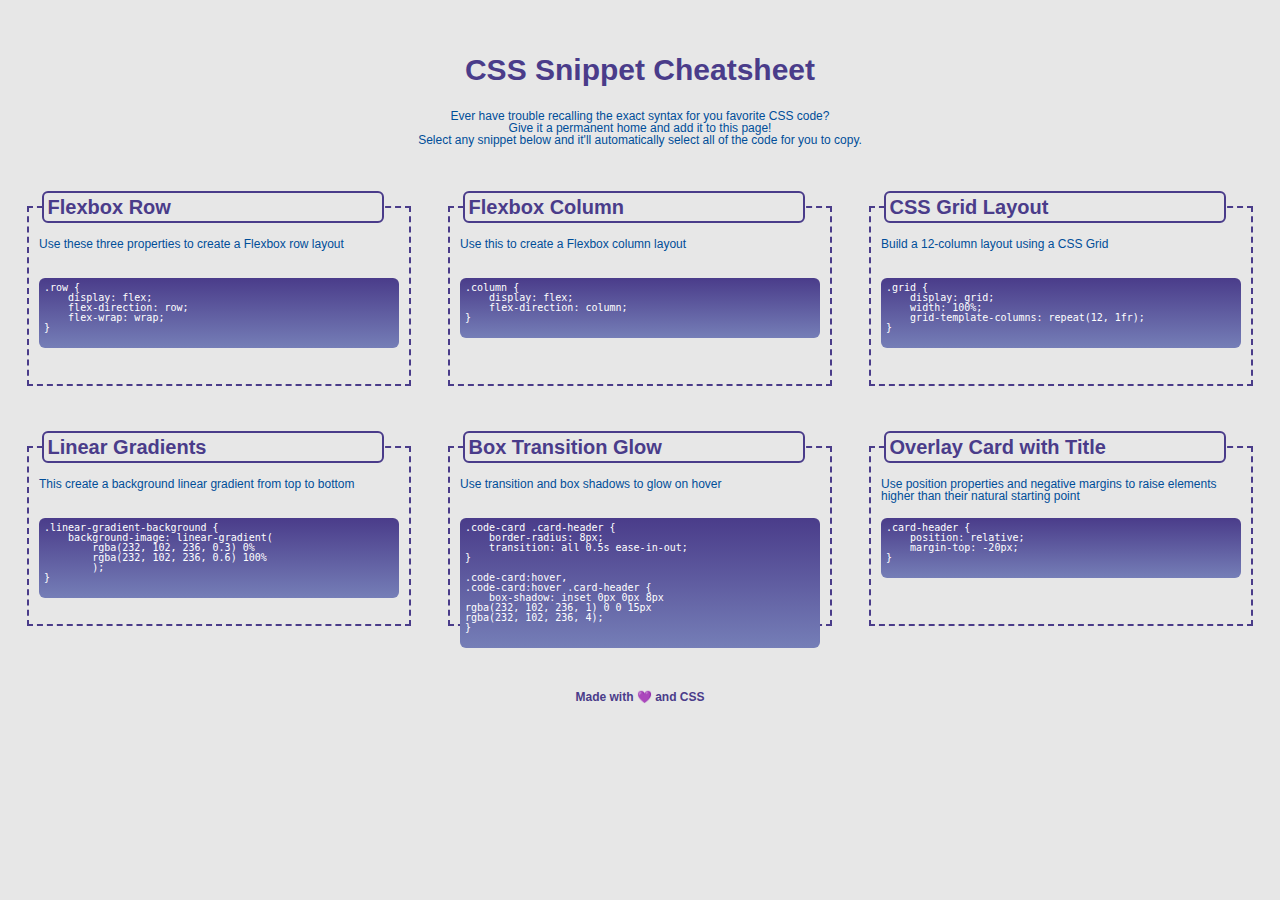
==== index.html @ b151c4d0 "added features such as color transition" ====
<!DOCTYPE html>
<html lang="en">
<head>
    <meta charset="UTF-8">
    <meta http-equiv="X-UA-Compatible" content="IE=edge">
    <meta name="viewport" content="width=device-width, initial-scale=1.0">
    <title>CSS Cheatsheet</title>
    <link rel="stylesheet" type="text/css" href="assets/reset.css">
    <link rel="stylesheet" type="text/css" href="assets/style.css" />  
</head>
<body>
<header>
    <h1>CSS Snippet Cheatsheet</h1>
    <p>Ever have trouble recalling the exact syntax for you favorite CSS code?<br> Give it a permanent home and add it to this page!<br> Select any snippet below and it'll automatically select all of the code for you to copy.</p>
</header>

<main class="container">
    <div class="box" id="FlexboxRow">
        <div class="subHeading">Flexbox Row</div>
        <div class="description">Use these three properties to create a Flexbox row layout</div>
        <div class="card">
            <pre>
.row {
    display: flex;
    flex-direction: row;
    flex-wrap: wrap;
}
            </pre>
        </div>
    </div>
    <div  class="box" id="FlexboxColumn">
        <div class="subHeading">Flexbox Column</div>
        <div class="description">Use this to create a Flexbox column layout</div>
        <div class="card">
            <pre>
.column {
    display: flex;
    flex-direction: column;
}
            </pre>
        </div>
    </div>
    <div  class="box" id="CSSGrid">
        <div class="subHeading">CSS Grid Layout</div>
        <div class="description">Build a 12-column layout using a CSS Grid</div>
        <div class="card">
            <pre>
.grid {
    display: grid;
    width: 100%;
    grid-template-columns: repeat(12, 1fr);
}
            </pre>
        </div>
    </div>
    <div  class="box" id="LinearGradients">
        <div class="subHeading">Linear Gradients</div>
        <div class="description">This create a background linear gradient from top to bottom</div>
        <div class="card">
            <pre>
.linear-gradient-background {
    background-image: linear-gradient(
        rgba(232, 102, 236, 0.3) 0%
        rgba(232, 102, 236, 0.6) 100%
        );
}
            </pre>
        </div>
    </div>
    <div class="box" id="BoxTransitionGlow">
        <div class="subHeading">Box Transition Glow</div>
        <div class="description">Use transition and box shadows to glow on hover</div>
        <div class="card">
            <pre class="language-css">
.code-card .card-header {
    border-radius: 8px;
    transition: all 0.5s ease-in-out;
}

.code-card:hover, 
.code-card:hover .card-header {
    box-shadow: inset 0px 0px 8px
rgba(232, 102, 236, 1) 0 0 15px
rgba(232, 102, 236, 4);
}
            </pre>
        </div>
    </div>
    <div  class="box" id="OverlayCard">
        <div class="subHeading">Overlay Card with Title</div>
        <div class="description">Use position properties and negative margins to raise elements higher than their natural starting point</div>
        <div class="card">
            <pre>
.card-header {
    position: relative;
    margin-top: -20px;
}
            </pre>
        </div>
    </div>
</main>

<footer>Made with &#128156; and CSS
</footer>
</body>
</html>
---- assets/style.css ----
:root {
    /* --main-color: rgb(73, 21, 196); */
    --main-color: #4a3c8a;
    --secondary-color: #004e99;
    --text2: 12px;
    --rad: 6px;
}

* {
    font-family: Arial, Helvetica, sans-serif;
}

body {
    /* background-color: #F4ECF7; */
    background-color: #e7e7e7;
    /* border: 2px solid red; */
}

h1 {
    color: var(--main-color);
    font-weight: bold;
    font-size: 30px;
    padding: 15px;
    /* border: 2px solid #5E3D76; */
}

header p {
    color: var(--secondary-color);
    font-weight: lighter;
    font-size: var(--text2);
    padding: 10px;
}

header {
    padding: 40px;
    text-align: center;
    
  }

.container {
    /* border: 2px solid black; */
    height: 480px;
    display: flex;
    flex-direction: row;
    flex-wrap: wrap;
    justify-content: space-evenly;
}

#FlexboxColumn {

}


.box {
    width: 30%;
    height: 180px;
    border: 2px solid #4a3c8a;
    border-style: dashed;
    margin: 10px;
    position: relative;
    z-index: 1;

}

.subHeading {
    color: var(--main-color);
    background-color: #e7e7e7;
    font-weight: bold;
    font-size: 20px;
    width: 90%;
    border: 2px solid #4a3c8a;
    border-radius: var(--rad);
    padding: 4px;
    z-index: 2;
    position: absolute;
    top: -17px;
    left: 12.5px;
    display: block;
}


.description {
    display: block;
    color: var(--secondary-color);
    /* border: 2px solid black; */
    padding: 10px;
    position: relative;
    top: 20px;
    font-size: var(--text2);
}


.card {
    /* border: 2px solid black; */
    position: absolute;
    width: 100%;
    top: 60px;
}

.pre .subHeading {
                border-radius: 8px;
                transition: all 0.5s ease-in-out;
            }

.pre:hover, 
.pre:hover .subHeading {
    box-shadow: inset 0px 0px 8px
rgba(232, 102, 236, 1) 0 0 15px
rgba(232, 102, 236, 4);
}

pre {
    display: block;
    /* background-color: var(--main-color); */
    border-radius: var(--rad);
    margin: 10px;
    padding: 5px;
    color: white;
    display: block;
    font-family: monospace;
    font-size: 10px;
    white-space: pre-wrap;
    background: linear-gradient(
                        #4a3c8a 0%,
                        #757eb7 100%
                        );
}

footer {
    text-align: center;
    color: var(--main-color);
    font-weight: bold;
    font-size: 12px;
    padding: 15px;

}
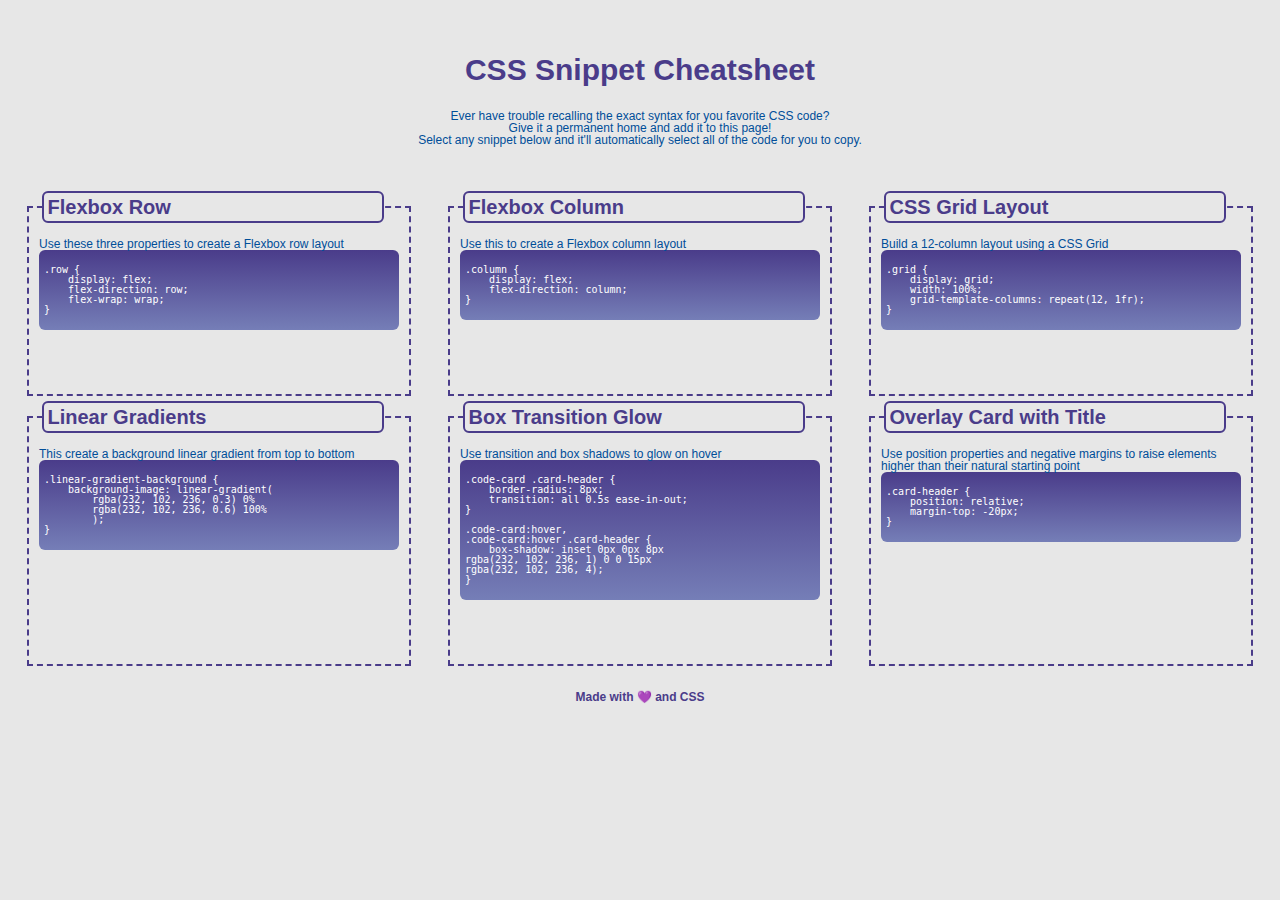
==== commit 92ee0b26: "added code tags inside pre tags" ====
--- a/index.html
+++ b/index.html
@@ -18,60 +18,60 @@
     <div class="box" id="FlexboxRow">
         <div class="subHeading">Flexbox Row</div>
         <div class="description">Use these three properties to create a Flexbox row layout</div>
-        <div class="card">
-            <pre>
+        <div class="code-card">
+            <pre><code>
 .row {
     display: flex;
     flex-direction: row;
     flex-wrap: wrap;
 }
-            </pre>
+            </code></pre>
         </div>
     </div>
     <div  class="box" id="FlexboxColumn">
         <div class="subHeading">Flexbox Column</div>
         <div class="description">Use this to create a Flexbox column layout</div>
-        <div class="card">
-            <pre>
+        <div class="code-card">
+            <pre><code>
 .column {
     display: flex;
     flex-direction: column;
 }
-            </pre>
+            </code></pre>
         </div>
     </div>
     <div  class="box" id="CSSGrid">
         <div class="subHeading">CSS Grid Layout</div>
         <div class="description">Build a 12-column layout using a CSS Grid</div>
-        <div class="card">
-            <pre>
+        <div class="code-card">
+            <pre><code>
 .grid {
     display: grid;
     width: 100%;
     grid-template-columns: repeat(12, 1fr);
 }
-            </pre>
+            </code></pre>
         </div>
     </div>
     <div  class="box" id="LinearGradients">
         <div class="subHeading">Linear Gradients</div>
         <div class="description">This create a background linear gradient from top to bottom</div>
-        <div class="card">
-            <pre>
+        <div class="code-card">
+            <pre><code>
 .linear-gradient-background {
     background-image: linear-gradient(
         rgba(232, 102, 236, 0.3) 0%
         rgba(232, 102, 236, 0.6) 100%
         );
 }
-            </pre>
+            </code></pre>
         </div>
     </div>
     <div class="box" id="BoxTransitionGlow">
         <div class="subHeading">Box Transition Glow</div>
         <div class="description">Use transition and box shadows to glow on hover</div>
-        <div class="card">
-            <pre class="language-css">
+        <div class="code-card">
+            <pre><code>
 .code-card .card-header {
     border-radius: 8px;
     transition: all 0.5s ease-in-out;
@@ -83,19 +83,19 @@
 rgba(232, 102, 236, 1) 0 0 15px
 rgba(232, 102, 236, 4);
 }
-            </pre>
+            </code></pre>
         </div>
     </div>
     <div  class="box" id="OverlayCard">
         <div class="subHeading">Overlay Card with Title</div>
         <div class="description">Use position properties and negative margins to raise elements higher than their natural starting point</div>
-        <div class="card">
-            <pre>
+        <div class="code-card">
+            <pre><code>
 .card-header {
     position: relative;
     margin-top: -20px;
 }
-            </pre>
+            </code></pre>
         </div>
     </div>
 </main>
--- a/assets/style.css
+++ b/assets/style.css
@@ -53,7 +53,7 @@
 
 .box {
     width: 30%;
-    height: 180px;
+    /* height: 180px; */
     border: 2px solid #4a3c8a;
     border-style: dashed;
     margin: 10px;
@@ -95,20 +95,33 @@
     position: absolute;
     width: 100%;
     top: 60px;
+
 }
 
-.pre .subHeading {
+.code-card:hover {
+    /* set an outer and inner drop shadow on the card to create a glowing effect on hover */
+
+  box-shadow: inset 0px 0px 8px var(--heliotrope), 0 0 15px var(--heliotrope);
+
+}
+
+pre .subHeading {
                 border-radius: 8px;
                 transition: all 0.5s ease-in-out;
             }
 
-.pre:hover, 
-.pre:hover .subHeading {
+pre:hover, 
+pre:hover .subHeading {
     box-shadow: inset 0px 0px 8px
 rgba(232, 102, 236, 1) 0 0 15px
 rgba(232, 102, 236, 4);
 }
 
+  /* on <pre> click, select all contents so the code is highlighted */
+  .code-card pre:active {
+    user-select: all;
+  }
+  
 pre {
     display: block;
     /* background-color: var(--main-color); */
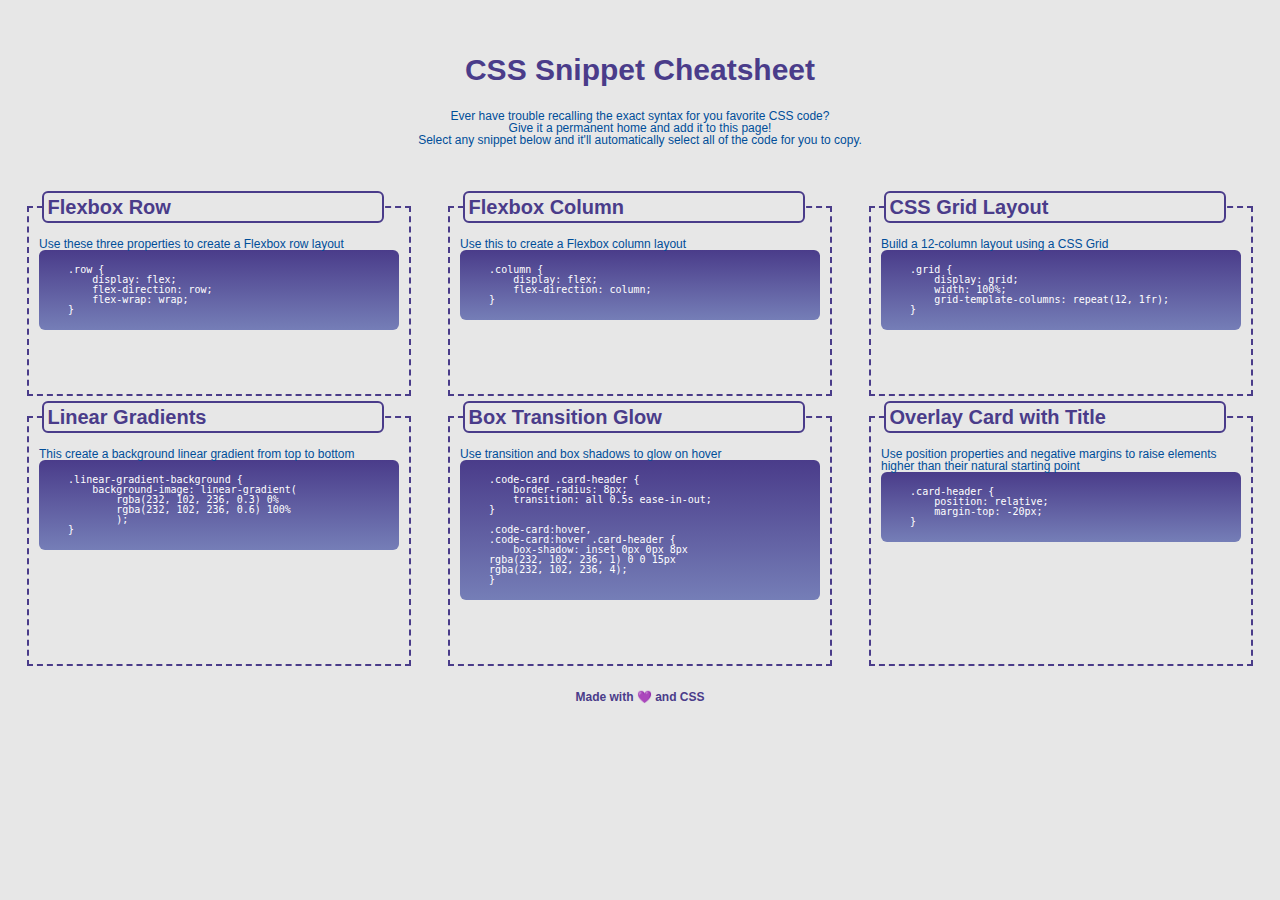
==== commit 98cdf95c: "added a section inside main" ====
--- a/index.html
+++ b/index.html
@@ -14,90 +14,92 @@
     <p>Ever have trouble recalling the exact syntax for you favorite CSS code?<br> Give it a permanent home and add it to this page!<br> Select any snippet below and it'll automatically select all of the code for you to copy.</p>
 </header>
 
-<main class="container">
-    <div class="box" id="FlexboxRow">
-        <div class="subHeading">Flexbox Row</div>
-        <div class="description">Use these three properties to create a Flexbox row layout</div>
-        <div class="code-card">
-            <pre><code>
-.row {
-    display: flex;
-    flex-direction: row;
-    flex-wrap: wrap;
-}
-            </code></pre>
+<main>
+    <section class="row justify-center">
+        <div class="box" id="FlexboxRow">
+            <div class="subHeading">Flexbox Row</div>
+            <div class="description">Use these three properties to create a Flexbox row layout</div>
+            <div class="code-card">
+                <pre><code>
+    .row {
+        display: flex;
+        flex-direction: row;
+        flex-wrap: wrap;
+    }
+                </code></pre>
+            </div>
         </div>
-    </div>
-    <div  class="box" id="FlexboxColumn">
-        <div class="subHeading">Flexbox Column</div>
-        <div class="description">Use this to create a Flexbox column layout</div>
-        <div class="code-card">
-            <pre><code>
-.column {
-    display: flex;
-    flex-direction: column;
-}
-            </code></pre>
+        <div  class="box" id="FlexboxColumn">
+            <div class="subHeading">Flexbox Column</div>
+            <div class="description">Use this to create a Flexbox column layout</div>
+            <div class="code-card">
+                <pre><code>
+    .column {
+        display: flex;
+        flex-direction: column;
+    }
+                </code></pre>
+            </div>
         </div>
-    </div>
-    <div  class="box" id="CSSGrid">
-        <div class="subHeading">CSS Grid Layout</div>
-        <div class="description">Build a 12-column layout using a CSS Grid</div>
-        <div class="code-card">
-            <pre><code>
-.grid {
-    display: grid;
-    width: 100%;
-    grid-template-columns: repeat(12, 1fr);
-}
-            </code></pre>
+        <div  class="box" id="CSSGrid">
+            <div class="subHeading">CSS Grid Layout</div>
+            <div class="description">Build a 12-column layout using a CSS Grid</div>
+            <div class="code-card">
+                <pre><code>
+    .grid {
+        display: grid;
+        width: 100%;
+        grid-template-columns: repeat(12, 1fr);
+    }
+                </code></pre>
+            </div>
         </div>
-    </div>
-    <div  class="box" id="LinearGradients">
-        <div class="subHeading">Linear Gradients</div>
-        <div class="description">This create a background linear gradient from top to bottom</div>
-        <div class="code-card">
-            <pre><code>
-.linear-gradient-background {
-    background-image: linear-gradient(
-        rgba(232, 102, 236, 0.3) 0%
-        rgba(232, 102, 236, 0.6) 100%
-        );
-}
-            </code></pre>
+        <div  class="box" id="LinearGradients">
+            <div class="subHeading">Linear Gradients</div>
+            <div class="description">This create a background linear gradient from top to bottom</div>
+            <div class="code-card">
+                <pre><code>
+    .linear-gradient-background {
+        background-image: linear-gradient(
+            rgba(232, 102, 236, 0.3) 0%
+            rgba(232, 102, 236, 0.6) 100%
+            );
+    }
+                </code></pre>
+            </div>
         </div>
-    </div>
-    <div class="box" id="BoxTransitionGlow">
-        <div class="subHeading">Box Transition Glow</div>
-        <div class="description">Use transition and box shadows to glow on hover</div>
-        <div class="code-card">
-            <pre><code>
-.code-card .card-header {
-    border-radius: 8px;
-    transition: all 0.5s ease-in-out;
-}
+        <div class="box" id="BoxTransitionGlow">
+            <div class="subHeading">Box Transition Glow</div>
+            <div class="description">Use transition and box shadows to glow on hover</div>
+            <div class="code-card">
+                <pre><code>
+    .code-card .card-header {
+        border-radius: 8px;
+        transition: all 0.5s ease-in-out;
+    }
 
-.code-card:hover, 
-.code-card:hover .card-header {
-    box-shadow: inset 0px 0px 8px
-rgba(232, 102, 236, 1) 0 0 15px
-rgba(232, 102, 236, 4);
-}
-            </code></pre>
+    .code-card:hover, 
+    .code-card:hover .card-header {
+        box-shadow: inset 0px 0px 8px
+    rgba(232, 102, 236, 1) 0 0 15px
+    rgba(232, 102, 236, 4);
+    }
+                </code></pre>
+            </div>
         </div>
-    </div>
-    <div  class="box" id="OverlayCard">
-        <div class="subHeading">Overlay Card with Title</div>
-        <div class="description">Use position properties and negative margins to raise elements higher than their natural starting point</div>
-        <div class="code-card">
-            <pre><code>
-.card-header {
-    position: relative;
-    margin-top: -20px;
-}
-            </code></pre>
+        <div  class="box" id="OverlayCard">
+            <div class="subHeading">Overlay Card with Title</div>
+            <div class="description">Use position properties and negative margins to raise elements higher than their natural starting point</div>
+            <div class="code-card">
+                <pre><code>
+    .card-header {
+        position: relative;
+        margin-top: -20px;
+    }
+                </code></pre>
+            </div>
         </div>
-    </div>
+    </section>
 </main>
 
 <footer>Made with &#128156; and CSS
--- a/assets/style.css
+++ b/assets/style.css
@@ -37,7 +37,7 @@
     
   }
 
-.container {
+.row {
     /* border: 2px solid black; */
     height: 480px;
     display: flex;
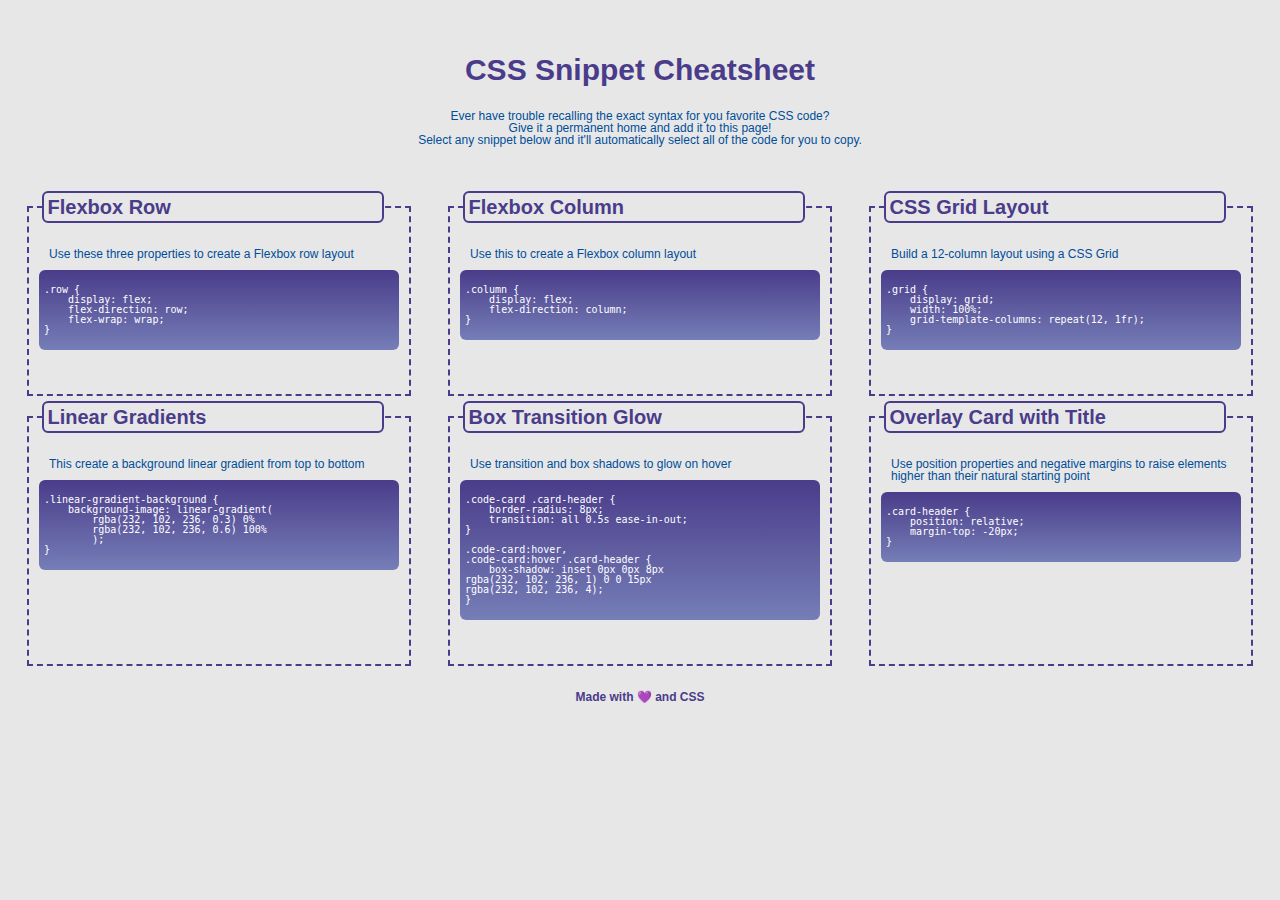
==== commit f6e648e5: "tidied up the html code to arrange the card contents inside a figure element" ====
--- a/index.html
+++ b/index.html
@@ -16,93 +16,115 @@
 
 <main>
     <section class="row justify-center">
-        <div class="box" id="FlexboxRow">
-            <div class="subHeading">Flexbox Row</div>
-            <div class="description">Use these three properties to create a Flexbox row layout</div>
-            <div class="code-card">
+        <div class="card-column" id="FlexboxRow">
+            <figure class="card code-card">
+                <h2 class="card-header">Flexbox Row</h2>
+                <div class="card-body">
+                    <p>Use these three properties to create a Flexbox row layout</p>
+                </div>
+                <div class="code-card">
+                <pre class="code-block"><code>
+.row {
+    display: flex;
+    flex-direction: row;
+    flex-wrap: wrap;
+}
+                </code></pre>
+            </figure>
+        </div>
+        
+        <div class="card-column" id="FlexboxColumn">
+            <figure class="card code-card">    
+                <h2 class="card-header">Flexbox Column</h2>
+                <div class="card-body">
+                    <p>Use this to create a Flexbox column layout</p>
+                </div>
+                <div class="code-card">
                 <pre><code>
-    .row {
-        display: flex;
-        flex-direction: row;
-        flex-wrap: wrap;
-    }
+.column {
+    display: flex;
+    flex-direction: column;
+}
                 </code></pre>
-            </div>
+            </figure>
         </div>
-        <div  class="box" id="FlexboxColumn">
-            <div class="subHeading">Flexbox Column</div>
-            <div class="description">Use this to create a Flexbox column layout</div>
-            <div class="code-card">
+        
+        <div  class="card-column" id="CSSGrid">
+            <figure class="card code-card">
+                <h2 class="card-header">CSS Grid Layout</h2>
+                <div class="card-body">
+                    <p>Build a 12-column layout using a CSS Grid</p>
+                </div>
+                <div class="code-card">
                 <pre><code>
-    .column {
-        display: flex;
-        flex-direction: column;
-    }
+.grid {
+    display: grid;
+    width: 100%;
+    grid-template-columns: repeat(12, 1fr);
+}
                 </code></pre>
-            </div>
+            </figure>
         </div>
-        <div  class="box" id="CSSGrid">
-            <div class="subHeading">CSS Grid Layout</div>
-            <div class="description">Build a 12-column layout using a CSS Grid</div>
-            <div class="code-card">
+        
+        <div  class="card-column" id="LinearGradients">
+            <figure class="card code-card">
+                <h2 class="card-header">Linear Gradients</h2>
+                <div class="card-body">
+                    <p>This create a background linear gradient from top to bottom</p>
+                </div>
+                <div class="code-card">
                 <pre><code>
-    .grid {
-        display: grid;
-        width: 100%;
-        grid-template-columns: repeat(12, 1fr);
-    }
+.linear-gradient-background {
+    background-image: linear-gradient(
+        rgba(232, 102, 236, 0.3) 0%
+        rgba(232, 102, 236, 0.6) 100%
+        );
+}
                 </code></pre>
-            </div>
+            </figure>
         </div>
-        <div  class="box" id="LinearGradients">
-            <div class="subHeading">Linear Gradients</div>
-            <div class="description">This create a background linear gradient from top to bottom</div>
-            <div class="code-card">
+        
+        <div class="card-column" id="BoxTransitionGlow">
+            <figure class="card code-card">
+                <h2 class="card-header">Box Transition Glow</h2>
+                <div class="card-body">
+                    <p>Use transition and box shadows to glow on hover</p>
+                </div>
+                <div class="code-card">
                 <pre><code>
-    .linear-gradient-background {
-        background-image: linear-gradient(
-            rgba(232, 102, 236, 0.3) 0%
-            rgba(232, 102, 236, 0.6) 100%
-            );
-    }
+.code-card .card-header {
+    border-radius: 8px;
+    transition: all 0.5s ease-in-out;
+}
+
+.code-card:hover, 
+.code-card:hover .card-header {
+    box-shadow: inset 0px 0px 8px
+rgba(232, 102, 236, 1) 0 0 15px
+rgba(232, 102, 236, 4);
+}
                 </code></pre>
-            </div>
+            </figure>
         </div>
-        <div class="box" id="BoxTransitionGlow">
-            <div class="subHeading">Box Transition Glow</div>
-            <div class="description">Use transition and box shadows to glow on hover</div>
-            <div class="code-card">
+        
+        <div  class="card-column" id="OverlayCard">
+            <figure class="card code-card">
+                <div class="card-header">Overlay Card with Title</div>
+                <div class="card-body">Use position properties and negative margins to raise elements higher than their natural starting point</div>
+                <div class="code-card">
                 <pre><code>
-    .code-card .card-header {
-        border-radius: 8px;
-        transition: all 0.5s ease-in-out;
-    }
-
-    .code-card:hover, 
-    .code-card:hover .card-header {
-        box-shadow: inset 0px 0px 8px
-    rgba(232, 102, 236, 1) 0 0 15px
-    rgba(232, 102, 236, 4);
-    }
+.card-header {
+    position: relative;
+    margin-top: -20px;
+}
                 </code></pre>
-            </div>
-        </div>
-        <div  class="box" id="OverlayCard">
-            <div class="subHeading">Overlay Card with Title</div>
-            <div class="description">Use position properties and negative margins to raise elements higher than their natural starting point</div>
-            <div class="code-card">
-                <pre><code>
-    .card-header {
-        position: relative;
-        margin-top: -20px;
-    }
-                </code></pre>
-            </div>
+            </figure>
         </div>
     </section>
 </main>
 
-<footer>Made with &#128156; and CSS
+<footer>
+    Made with &#128156; and CSS
 </footer>
 </body>
 </html>--- a/assets/style.css
+++ b/assets/style.css
@@ -51,18 +51,18 @@
 }
 
 
-.box {
+.card-column {
     width: 30%;
     /* height: 180px; */
     border: 2px solid #4a3c8a;
     border-style: dashed;
     margin: 10px;
     position: relative;
-    z-index: 1;
+    /* z-index: 1; */
 
 }
 
-.subHeading {
+.card-header {
     color: var(--main-color);
     background-color: #e7e7e7;
     font-weight: bold;
@@ -79,11 +79,11 @@
 }
 
 
-.description {
+.card-body {
     display: block;
     color: var(--secondary-color);
     /* border: 2px solid black; */
-    padding: 10px;
+    padding: 20px;
     position: relative;
     top: 20px;
     font-size: var(--text2);
@@ -92,7 +92,7 @@
 
 .card {
     /* border: 2px solid black; */
-    position: absolute;
+    /* position: absolute; */
     width: 100%;
     top: 60px;
 
@@ -105,13 +105,13 @@
 
 }
 
-pre .subHeading {
+pre .card-header {
                 border-radius: 8px;
                 transition: all 0.5s ease-in-out;
             }
 
 pre:hover, 
-pre:hover .subHeading {
+pre:hover .card-header {
     box-shadow: inset 0px 0px 8px
 rgba(232, 102, 236, 1) 0 0 15px
 rgba(232, 102, 236, 4);
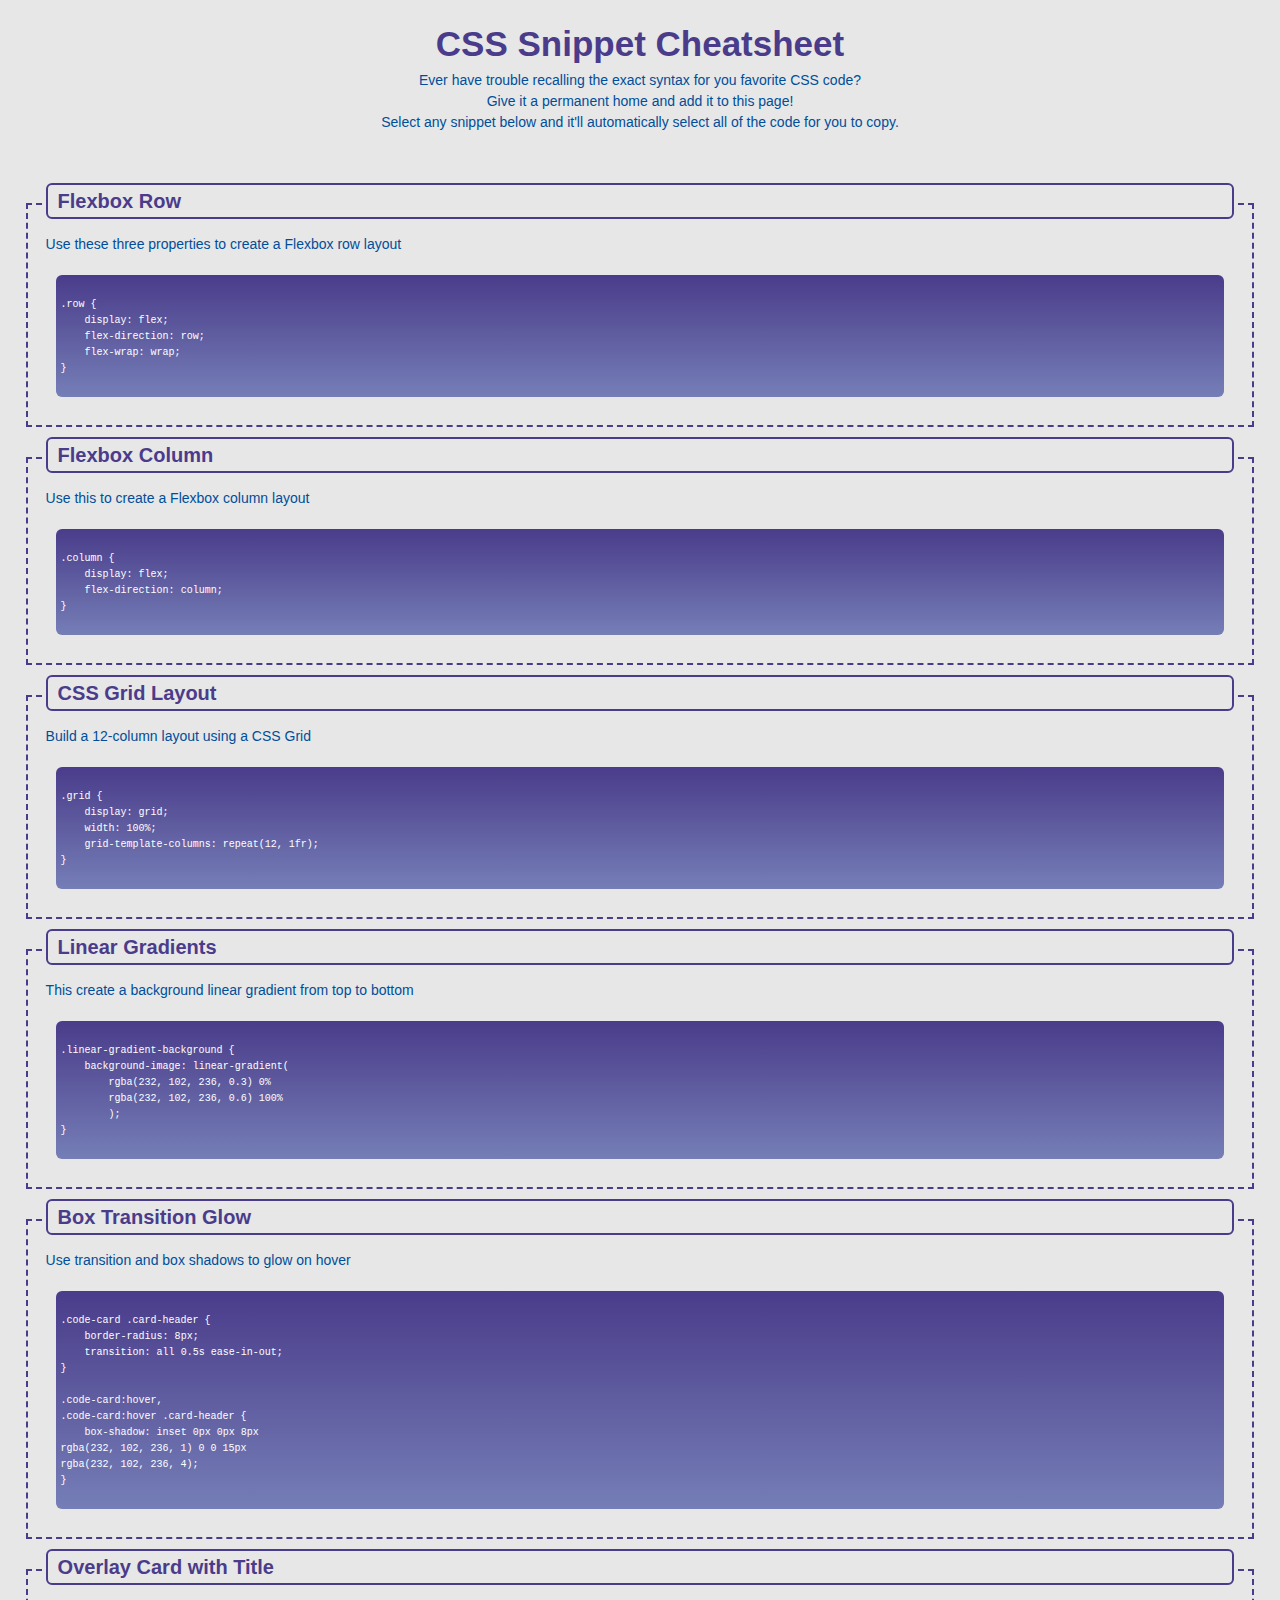
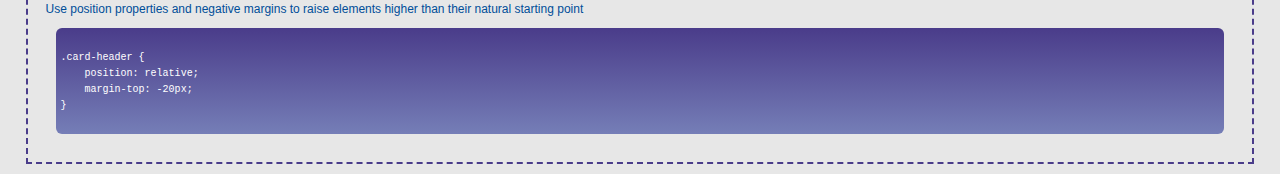
==== commit 0618d921: "changed some CSS properties to set code cards as flex columns and removed extra divs that were not n" ====
--- a/index.html
+++ b/index.html
@@ -22,7 +22,7 @@
                 <div class="card-body">
                     <p>Use these three properties to create a Flexbox row layout</p>
                 </div>
-                <div class="code-card">
+                
                 <pre class="code-block"><code>
 .row {
     display: flex;
@@ -39,8 +39,8 @@
                 <div class="card-body">
                     <p>Use this to create a Flexbox column layout</p>
                 </div>
-                <div class="code-card">
-                <pre><code>
+                
+                <pre class="code-block"><code>
 .column {
     display: flex;
     flex-direction: column;
@@ -55,8 +55,8 @@
                 <div class="card-body">
                     <p>Build a 12-column layout using a CSS Grid</p>
                 </div>
-                <div class="code-card">
-                <pre><code>
+                
+                <pre class="code-block"><code>
 .grid {
     display: grid;
     width: 100%;
@@ -72,8 +72,8 @@
                 <div class="card-body">
                     <p>This create a background linear gradient from top to bottom</p>
                 </div>
-                <div class="code-card">
-                <pre><code>
+                
+                <pre class="code-block"><code>
 .linear-gradient-background {
     background-image: linear-gradient(
         rgba(232, 102, 236, 0.3) 0%
@@ -90,8 +90,8 @@
                 <div class="card-body">
                     <p>Use transition and box shadows to glow on hover</p>
                 </div>
-                <div class="code-card">
-                <pre><code>
+                
+                <pre class="code-block"><code>
 .code-card .card-header {
     border-radius: 8px;
     transition: all 0.5s ease-in-out;
@@ -109,10 +109,10 @@
         
         <div  class="card-column" id="OverlayCard">
             <figure class="card code-card">
-                <div class="card-header">Overlay Card with Title</div>
+                <h2 class="card-header">Overlay Card with Title</h2>
                 <div class="card-body">Use position properties and negative margins to raise elements higher than their natural starting point</div>
-                <div class="code-card">
-                <pre><code>
+                
+                <pre class="code-block"><code>
 .card-header {
     position: relative;
     margin-top: -20px;
--- a/assets/style.css
+++ b/assets/style.css
@@ -2,91 +2,123 @@
     /* --main-color: rgb(73, 21, 196); */
     --main-color: #4a3c8a;
     --secondary-color: #004e99;
+    --background-color: #e7e7e7;
     --text2: 12px;
     --rad: 6px;
 }
 
-* {
-    font-family: Arial, Helvetica, sans-serif;
+html {
+    /* set 1rem to 10px instead of native 16px to make it easier to calculate font-size values for the rest of the page (e.g. 1.6rem is 16px, 2.0rem is 20px, etc.) */
+    font-size: 62.5%;
 }
 
 body {
     /* background-color: #F4ECF7; */
-    background-color: #e7e7e7;
+    background-color: var(--background-color);
     /* border: 2px solid red; */
+    font-family: Arial, Helvetica, sans-serif;
+    font-size: 1.75rem;
+    line-height: 1.5;
+}
+
+h1,
+h2,
+h3,
+h4,
+h5,
+h6 {
+    margin-bottom: 0.625rem;
+    color: var(--main-color);
+    font-weight: 750;
+    line-height: 1.1;
+    /* border: 2px solid #5E3D76; */
 }
 
 h1 {
-    color: var(--main-color);
-    font-weight: bold;
-    font-size: 30px;
-    padding: 15px;
-    /* border: 2px solid #5E3D76; */
+    /* 3.5rem = 35px (3.5 * 10px) */
+    font-size: 3.5rem;
 }
 
-header p {
+h2 {
+    font-size: 2rem;
+}
+
+p {
+    margin-bottom: 1rem;
     color: var(--secondary-color);
-    font-weight: lighter;
-    font-size: var(--text2);
-    padding: 10px;
+    font-size: 1.4rem;
+}
+  
+code {
+    font-family: monospace;
 }
 
 header {
-    padding: 40px;
+    width: 96%;
+    margin: 0 auto;
+    padding: 2.5rem;
     text-align: center;
-    
-  }
+}
+
+main {
+    width: 96%;
+    margin: 2rem auto;
+}
 
 .row {
     /* border: 2px solid black; */
-    height: 480px;
     display: flex;
     flex-direction: row;
     flex-wrap: wrap;
-    justify-content: space-evenly;
+    margin-left: -1.5rem;
+    margin-right: -1.5rem;
 }
 
-#FlexboxColumn {
-
+.justify-center {
+    justify-content: center;
 }
 
-
 .card-column {
-    width: 30%;
-    /* height: 180px; */
-    border: 2px solid #4a3c8a;
-    border-style: dashed;
-    margin: 10px;
-    position: relative;
+    flex: 1 0 100%;
+    padding: 1.5rem;
+    /* when the screen resizes, make it so our columns don't jump in size */
+    transition: flex-basis 500ms linear;
+    margin-bottom: 1.5;
+    /* position: relative; */
     /* z-index: 1; */
 
 }
 
-.card-header {
+/* The code below is to make each code card a flexbox column to align and justify content within it */
+.code-card {
+    display: flex;
+    flex-direction: column;
+    justify-content: flex-start;
+    min-height: 100%;
+    padding: 2rem;
     color: var(--main-color);
-    background-color: #e7e7e7;
-    font-weight: bold;
-    font-size: 20px;
-    width: 90%;
-    border: 2px solid #4a3c8a;
-    border-radius: var(--rad);
-    padding: 4px;
-    z-index: 2;
-    position: absolute;
-    top: -17px;
-    left: 12.5px;
-    display: block;
+    
+    /* outline is like border, but on the outside of the box instead of inside */
+    outline: 2px dashed var(--main-color);
+    outline-offset: -2px;
+    transition: all 0.5s ease-in-out;
 }
 
+.code-card .card-header {
+    /* use position and negative margins to move title of card over the card's outline and create an overlap effect */
+    position: relative;
+    margin: -4rem 0 1.5rem 0;
+    padding: 0.5rem 1rem;
+    color: var(--main-color);
+    background-color: var(--background-color);
+    border: 2px solid var(--main-color);
+    border-radius: var(--rad);
+}
 
 .card-body {
-    display: block;
     color: var(--secondary-color);
     /* border: 2px solid black; */
-    padding: 20px;
-    position: relative;
-    top: 20px;
-    font-size: var(--text2);
+    font-size: 1.2rem;
 }
 
 
@@ -130,7 +162,6 @@
     padding: 5px;
     color: white;
     display: block;
-    font-family: monospace;
     font-size: 10px;
     white-space: pre-wrap;
     background: linear-gradient(
@@ -143,8 +174,8 @@
     text-align: center;
     color: var(--main-color);
     font-weight: bold;
-    font-size: 12px;
-    padding: 15px;
+    font-size: 1.5rem;
+    margin: 1.5rem;
 
 }
   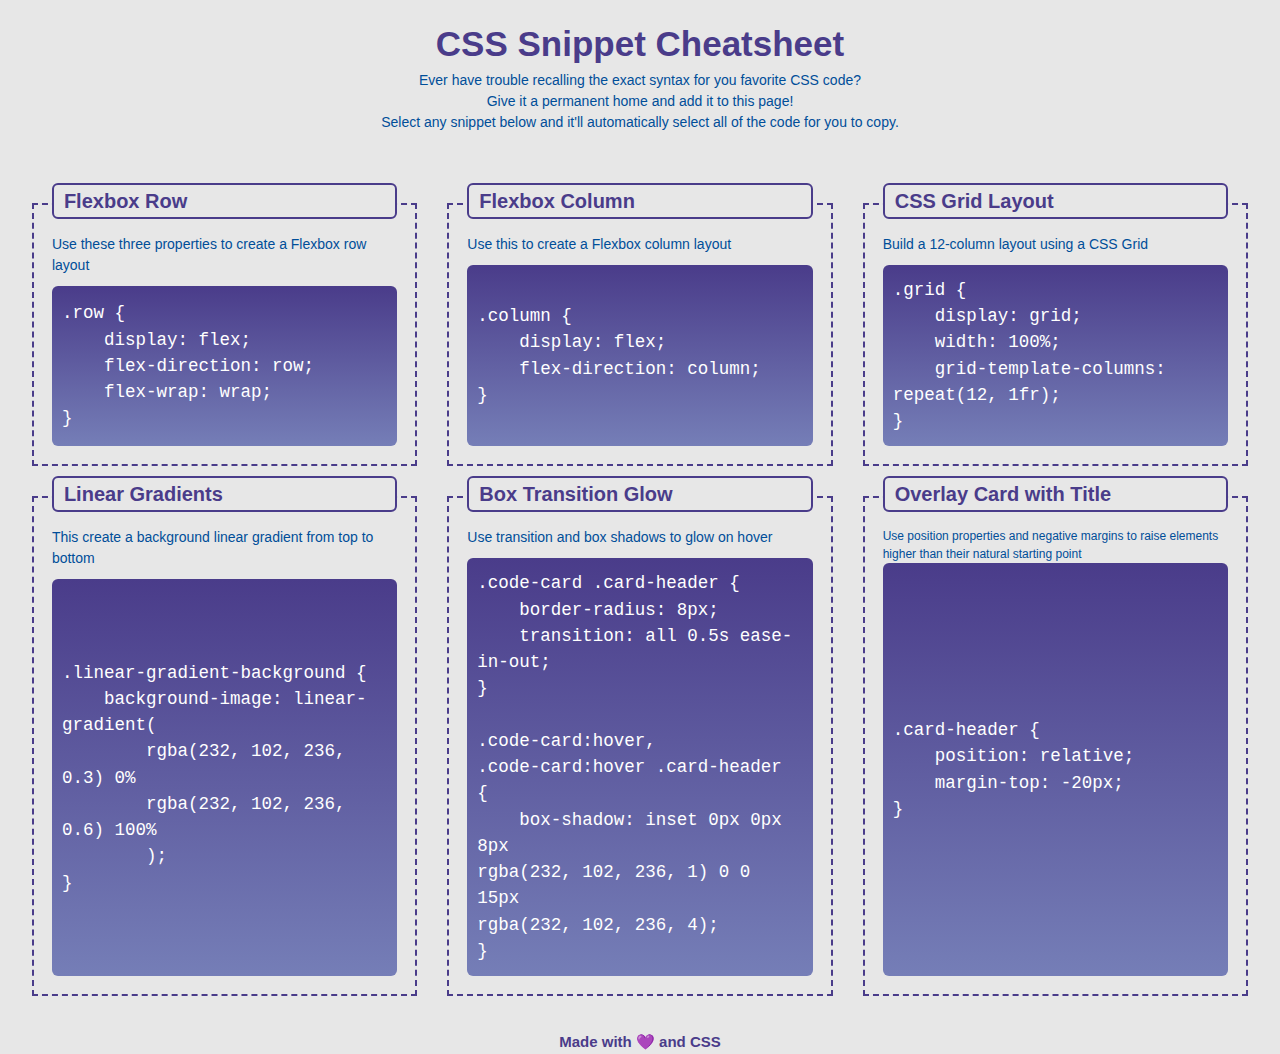
==== commit bfcf413a: "added a selector to set content highlight color and background" ====
--- a/index.html
+++ b/index.html
@@ -23,13 +23,11 @@
                     <p>Use these three properties to create a Flexbox row layout</p>
                 </div>
                 
-                <pre class="code-block"><code>
-.row {
+                <pre class="code-block"><code>.row {
     display: flex;
     flex-direction: row;
     flex-wrap: wrap;
-}
-                </code></pre>
+}</code></pre>
             </figure>
         </div>
         
@@ -40,12 +38,10 @@
                     <p>Use this to create a Flexbox column layout</p>
                 </div>
                 
-                <pre class="code-block"><code>
-.column {
+                <pre class="code-block"><code>.column {
     display: flex;
     flex-direction: column;
-}
-                </code></pre>
+}</code></pre>
             </figure>
         </div>
         
@@ -56,13 +52,11 @@
                     <p>Build a 12-column layout using a CSS Grid</p>
                 </div>
                 
-                <pre class="code-block"><code>
-.grid {
+                <pre class="code-block"><code>.grid {
     display: grid;
     width: 100%;
     grid-template-columns: repeat(12, 1fr);
-}
-                </code></pre>
+}</code></pre>
             </figure>
         </div>
         
@@ -73,14 +67,12 @@
                     <p>This create a background linear gradient from top to bottom</p>
                 </div>
                 
-                <pre class="code-block"><code>
-.linear-gradient-background {
+                <pre class="code-block"><code>.linear-gradient-background {
     background-image: linear-gradient(
         rgba(232, 102, 236, 0.3) 0%
         rgba(232, 102, 236, 0.6) 100%
         );
-}
-                </code></pre>
+}</code></pre>
             </figure>
         </div>
         
@@ -91,8 +83,7 @@
                     <p>Use transition and box shadows to glow on hover</p>
                 </div>
                 
-                <pre class="code-block"><code>
-.code-card .card-header {
+                <pre class="code-block"><code>.code-card .card-header {
     border-radius: 8px;
     transition: all 0.5s ease-in-out;
 }
@@ -102,8 +93,7 @@
     box-shadow: inset 0px 0px 8px
 rgba(232, 102, 236, 1) 0 0 15px
 rgba(232, 102, 236, 4);
-}
-                </code></pre>
+}</code></pre>
             </figure>
         </div>
         
@@ -112,12 +102,10 @@
                 <h2 class="card-header">Overlay Card with Title</h2>
                 <div class="card-body">Use position properties and negative margins to raise elements higher than their natural starting point</div>
                 
-                <pre class="code-block"><code>
-.card-header {
+                <pre class="code-block"><code>.card-header {
     position: relative;
     margin-top: -20px;
-}
-                </code></pre>
+}</code></pre>
             </figure>
         </div>
     </section>
--- a/assets/style.css
+++ b/assets/style.css
@@ -3,8 +3,13 @@
     --main-color: #4a3c8a;
     --secondary-color: #004e99;
     --background-color: #e7e7e7;
-    --text2: 12px;
     --rad: 6px;
+}
+
+/* set content highlight color and background */
+::selection {
+    background-color: #b5b5d6;
+    color: var(--main-color);
 }
 
 html {
@@ -84,9 +89,6 @@
     /* when the screen resizes, make it so our columns don't jump in size */
     transition: flex-basis 500ms linear;
     margin-bottom: 1.5;
-    /* position: relative; */
-    /* z-index: 1; */
-
 }
 
 /* The code below is to make each code card a flexbox column to align and justify content within it */
@@ -113,6 +115,7 @@
     background-color: var(--background-color);
     border: 2px solid var(--main-color);
     border-radius: var(--rad);
+    transition: all 0.5s ease-in-out;
 }
 
 .card-body {
@@ -121,48 +124,40 @@
     font-size: 1.2rem;
 }
 
-
-.card {
-    /* border: 2px solid black; */
-    /* position: absolute; */
-    width: 100%;
-    top: 60px;
-
-}
-
-.code-card:hover {
+.code-card:hover,
+.code-card:hover .card-header {
     /* set an outer and inner drop shadow on the card to create a glowing effect on hover */
 
-  box-shadow: inset 0px 0px 8px var(--heliotrope), 0 0 15px var(--heliotrope);
-
-}
-
+    box-shadow: inset 0px 0px 8px var(--secondary-color), 0 0 12px var(--secondary-color);
+
+}
+
+/* each card's code block grows to the height of the largest code block on the page, making each card even in height */
+.code-card .code-block {
+    flex-grow: 1;
+}
+  
 pre .card-header {
-                border-radius: 8px;
-                transition: all 0.5s ease-in-out;
-            }
-
-pre:hover, 
-pre:hover .card-header {
-    box-shadow: inset 0px 0px 8px
-rgba(232, 102, 236, 1) 0 0 15px
-rgba(232, 102, 236, 4);
-}
-
-  /* on <pre> click, select all contents so the code is highlighted */
-  .code-card pre:active {
+    border-radius: 8px;
+    transition: all 0.5s ease-in-out;
+}
+
+
+
+/* on <pre> click, select all contents so the code is highlighted */
+.code-card pre:active {
     user-select: all;
-  }
-  
-pre {
-    display: block;
+}
+  
+.code-card pre {
     /* background-color: var(--main-color); */
+    white-space: pre-wrap;
+    overflow: auto;
     border-radius: var(--rad);
-    margin: 10px;
-    padding: 5px;
+    padding: 1.2rem 1rem;
     color: white;
-    display: block;
-    font-size: 10px;
+    display: flex;
+    align-items: center;
     white-space: pre-wrap;
     background: linear-gradient(
                         #4a3c8a 0%,
@@ -178,4 +173,30 @@
     margin: 1.5rem;
 
 }
-  +
+/* Responsive design: Media queries */
+/* using a mobile-first approach, use `min-width` values going from narrow -> wide for a responsive design */
+@media screen and (min-width: 668px) {
+    /* on tablets, set columns to only be 50% of the width and not grow */
+    .card-column {
+      flex: 0 0 50%;
+      max-width: 50%;
+    }
+  
+    /* select the last child to grow to full width if it has space to grow */
+    .card-column:last-child {
+      flex-grow: 1;
+    }
+  }
+  
+  /* media query for larger screens */
+  @media screen and (min-width: 992px) {
+    header {
+      width: 75%;
+    }
+  
+    .card-column {
+      flex: 0 0 33%;
+      max-width: 33%;
+    }
+  }